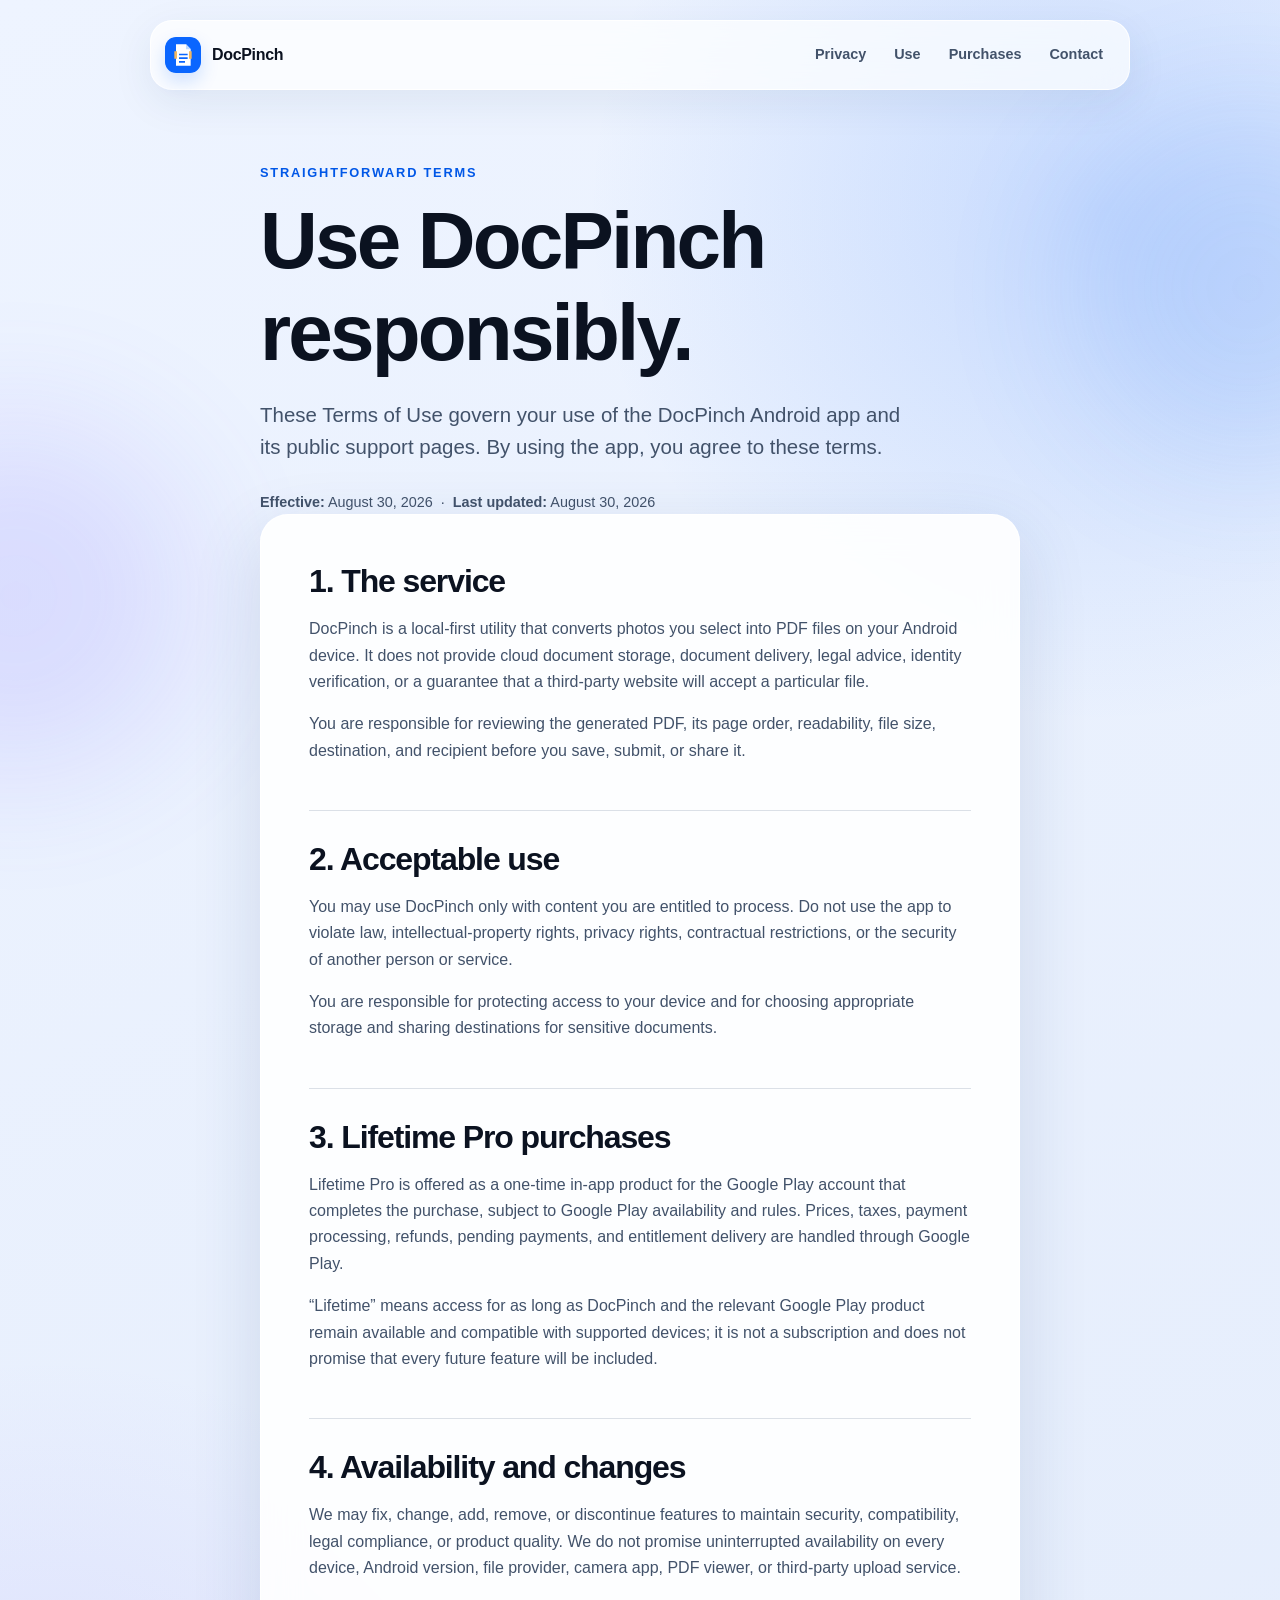
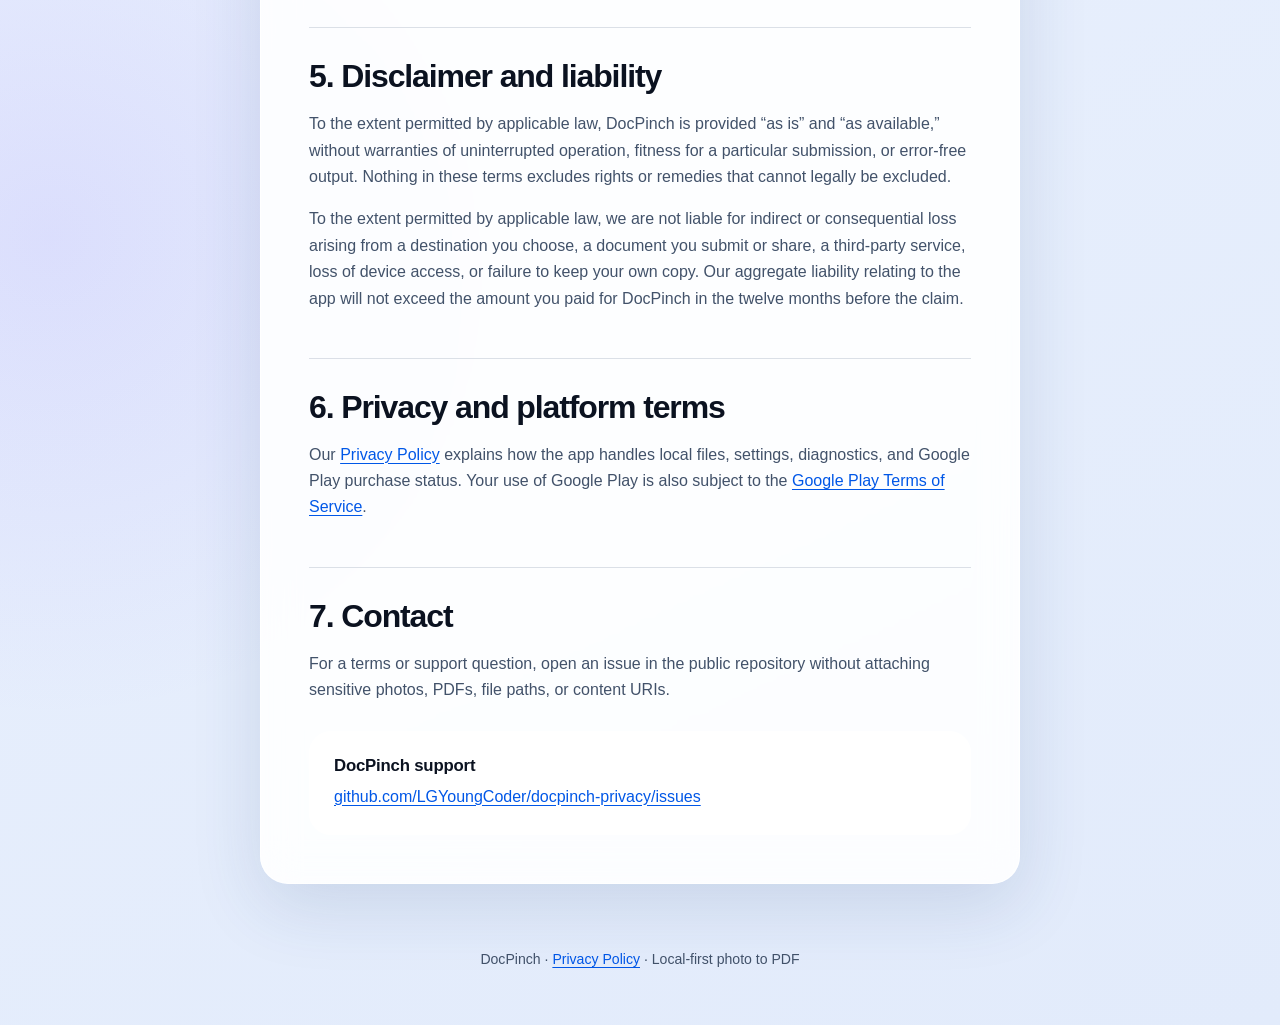
==== terms.html @ 249513fa "Add public terms and align local data disclosures" ====
<!doctype html>
<html lang="en">
<head>
  <meta charset="utf-8">
  <meta name="viewport" content="width=device-width, initial-scale=1">
  <meta name="theme-color" content="#07101f" media="(prefers-color-scheme: dark)">
  <meta name="theme-color" content="#eef4ff" media="(prefers-color-scheme: light)">
  <meta name="description" content="Terms of Use for DocPinch: Photo to PDF.">
  <link rel="icon" href="icon.svg" type="image/svg+xml">
  <link rel="stylesheet" href="styles.css">
  <title>Terms of Use — DocPinch</title>
</head>
<body>
  <a class="skip-link" href="#terms">Skip to terms</a>
  <div class="ambient ambient-one" aria-hidden="true"></div>
  <div class="ambient ambient-two" aria-hidden="true"></div>

  <header class="site-header">
    <a class="brand" href="./" aria-label="DocPinch privacy home">
      <img src="icon.svg" alt="" width="36" height="36">
      <span>DocPinch</span>
    </a>
    <nav class="site-nav" aria-label="Legal pages">
      <a href="./">Privacy</a>
      <a href="#use">Use</a>
      <a href="#purchases">Purchases</a>
      <a href="#contact">Contact</a>
    </nav>
  </header>

  <main class="page" id="terms">
    <p class="eyebrow">Straightforward terms</p>
    <h1>Use DocPinch responsibly.</h1>
    <p class="lede">These Terms of Use govern your use of the DocPinch Android app and its public support pages. By using the app, you agree to these terms.</p>
    <p class="meta"><strong>Effective:</strong> August 30, 2026 &nbsp;·&nbsp; <strong>Last updated:</strong> August 30, 2026</p>

    <article class="policy-card">
      <section class="policy-section" id="use">
        <h2>1. The service</h2>
        <p>DocPinch is a local-first utility that converts photos you select into PDF files on your Android device. It does not provide cloud document storage, document delivery, legal advice, identity verification, or a guarantee that a third-party website will accept a particular file.</p>
        <p>You are responsible for reviewing the generated PDF, its page order, readability, file size, destination, and recipient before you save, submit, or share it.</p>
      </section>

      <section class="policy-section">
        <h2>2. Acceptable use</h2>
        <p>You may use DocPinch only with content you are entitled to process. Do not use the app to violate law, intellectual-property rights, privacy rights, contractual restrictions, or the security of another person or service.</p>
        <p>You are responsible for protecting access to your device and for choosing appropriate storage and sharing destinations for sensitive documents.</p>
      </section>

      <section class="policy-section" id="purchases">
        <h2>3. Lifetime Pro purchases</h2>
        <p>Lifetime Pro is offered as a one-time in-app product for the Google Play account that completes the purchase, subject to Google Play availability and rules. Prices, taxes, payment processing, refunds, pending payments, and entitlement delivery are handled through Google Play.</p>
        <p>“Lifetime” means access for as long as DocPinch and the relevant Google Play product remain available and compatible with supported devices; it is not a subscription and does not promise that every future feature will be included.</p>
      </section>

      <section class="policy-section">
        <h2>4. Availability and changes</h2>
        <p>We may fix, change, add, remove, or discontinue features to maintain security, compatibility, legal compliance, or product quality. We do not promise uninterrupted availability on every device, Android version, file provider, camera app, PDF viewer, or third-party upload service.</p>
      </section>

      <section class="policy-section">
        <h2>5. Disclaimer and liability</h2>
        <p>To the extent permitted by applicable law, DocPinch is provided “as is” and “as available,” without warranties of uninterrupted operation, fitness for a particular submission, or error-free output. Nothing in these terms excludes rights or remedies that cannot legally be excluded.</p>
        <p>To the extent permitted by applicable law, we are not liable for indirect or consequential loss arising from a destination you choose, a document you submit or share, a third-party service, loss of device access, or failure to keep your own copy. Our aggregate liability relating to the app will not exceed the amount you paid for DocPinch in the twelve months before the claim.</p>
      </section>

      <section class="policy-section">
        <h2>6. Privacy and platform terms</h2>
        <p>Our <a href="./">Privacy Policy</a> explains how the app handles local files, settings, diagnostics, and Google Play purchase status. Your use of Google Play is also subject to the <a href="https://play.google.com/about/play-terms/" rel="noopener noreferrer">Google Play Terms of Service</a>.</p>
      </section>

      <section class="policy-section" id="contact">
        <h2>7. Contact</h2>
        <p>For a terms or support question, open an issue in the public repository without attaching sensitive photos, PDFs, file paths, or content URIs.</p>
        <div class="contact-card">
          <h3>DocPinch support</h3>
          <p><a href="https://github.com/LGYoungCoder/docpinch-privacy/issues">github.com/LGYoungCoder/docpinch-privacy/issues</a></p>
        </div>
      </section>
    </article>
  </main>

  <footer class="site-footer">
    <p>DocPinch · <a href="./">Privacy Policy</a> · Local-first photo to PDF</p>
  </footer>
</body>
</html>
---- styles.css ----
:root {
  color-scheme: light dark;
  --canvas: #eef4ff;
  --canvas-deep: #e2ebfb;
  --text: #0b1220;
  --muted: #42526a;
  --primary: #0a66ff;
  --primary-strong: #0057e7;
  --glass: rgba(255, 255, 255, 0.72);
  --glass-strong: rgba(255, 255, 255, 0.9);
  --border: rgba(255, 255, 255, 0.86);
  --separator: rgba(48, 72, 105, 0.16);
  --shadow: 0 22px 70px rgba(38, 69, 117, 0.14);
  --success: #147a3d;
  --radius-card: 28px;
  --radius-control: 16px;
  --page: 760px;
}

@media (prefers-color-scheme: dark) {
  :root {
    --canvas: #07101f;
    --canvas-deep: #030914;
    --text: #f4f7fc;
    --muted: #b6c2d5;
    --primary: #8ab8ff;
    --primary-strong: #a6c8ff;
    --glass: rgba(20, 35, 57, 0.74);
    --glass-strong: rgba(20, 35, 57, 0.92);
    --border: rgba(255, 255, 255, 0.18);
    --separator: rgba(255, 255, 255, 0.12);
    --shadow: 0 24px 80px rgba(0, 0, 0, 0.34);
    --success: #78d897;
  }
}

* {
  box-sizing: border-box;
}

html {
  scroll-behavior: smooth;
}

body {
  min-width: 320px;
  margin: 0;
  background:
    radial-gradient(circle at 86% 8%, rgba(53, 125, 255, 0.2), transparent 32rem),
    radial-gradient(circle at 4% 70%, rgba(132, 102, 255, 0.12), transparent 30rem),
    linear-gradient(155deg, var(--canvas), var(--canvas-deep));
  color: var(--text);
  font-family: -apple-system, BlinkMacSystemFont, "Segoe UI", Roboto, Helvetica, Arial, sans-serif;
  font-size: 16px;
  line-height: 1.65;
  min-height: 100vh;
  text-rendering: optimizeLegibility;
}

a {
  color: var(--primary-strong);
  text-underline-offset: 0.18em;
}

a:hover {
  text-decoration-thickness: 2px;
}

a:focus-visible {
  outline: 3px solid var(--primary);
  outline-offset: 4px;
  border-radius: 6px;
}

.skip-link {
  position: fixed;
  left: 16px;
  top: 12px;
  z-index: 20;
  padding: 10px 14px;
  border-radius: 12px;
  background: var(--text);
  color: var(--canvas);
  transform: translateY(-150%);
}

.skip-link:focus {
  transform: translateY(0);
}

.ambient {
  position: fixed;
  z-index: -1;
  width: 22rem;
  height: 22rem;
  border-radius: 50%;
  filter: blur(70px);
  opacity: 0.16;
  pointer-events: none;
}

.ambient-one {
  top: 7rem;
  right: -9rem;
  background: #3b82f6;
}

.ambient-two {
  bottom: 8rem;
  left: -10rem;
  background: #7c6cff;
}

.site-header {
  width: min(calc(100% - 32px), 980px);
  margin: 20px auto 0;
  padding: 12px 14px;
  display: flex;
  align-items: center;
  justify-content: space-between;
  gap: 20px;
  border: 1px solid var(--border);
  border-radius: 22px;
  background: var(--glass);
  box-shadow: 0 12px 42px rgba(31, 58, 102, 0.08);
  backdrop-filter: blur(20px) saturate(135%);
  -webkit-backdrop-filter: blur(20px) saturate(135%);
}

.brand {
  display: inline-flex;
  align-items: center;
  gap: 11px;
  color: var(--text);
  font-weight: 720;
  text-decoration: none;
  letter-spacing: -0.02em;
}

.brand img {
  width: 36px;
  height: 36px;
  border-radius: 11px;
  box-shadow: 0 8px 18px rgba(10, 102, 255, 0.18);
}

.site-nav {
  display: flex;
  flex-wrap: wrap;
  justify-content: flex-end;
  gap: 4px;
}

.site-nav a {
  min-height: 44px;
  padding: 10px 12px;
  display: inline-flex;
  align-items: center;
  color: var(--muted);
  border-radius: 12px;
  font-size: 0.9rem;
  font-weight: 620;
  text-decoration: none;
  transition: background-color 180ms ease, color 180ms ease;
}

.site-nav a:hover {
  background: var(--glass-strong);
  color: var(--text);
}

.page {
  width: min(calc(100% - 32px), var(--page));
  margin: 72px auto 0;
  padding-bottom: 64px;
}

.eyebrow {
  margin: 0 0 12px;
  color: var(--primary-strong);
  font-size: 0.8rem;
  font-weight: 760;
  letter-spacing: 0.14em;
  text-transform: uppercase;
}

h1,
h2,
h3 {
  margin-top: 0;
  color: var(--text);
  line-height: 1.15;
  letter-spacing: -0.035em;
}

h1 {
  max-width: 680px;
  margin-bottom: 20px;
  font-size: clamp(2.6rem, 8vw, 5rem);
  font-weight: 780;
}

h2 {
  margin-bottom: 16px;
  font-size: clamp(1.55rem, 4vw, 2rem);
  font-weight: 730;
}

h3 {
  margin-bottom: 8px;
  font-size: 1.05rem;
  font-weight: 700;
  letter-spacing: -0.012em;
}

p,
ul {
  margin-top: 0;
}

.lede {
  max-width: 660px;
  margin-bottom: 28px;
  color: var(--muted);
  font-size: clamp(1.08rem, 2.5vw, 1.28rem);
  line-height: 1.55;
}

.meta {
  margin: 0;
  color: var(--muted);
  font-size: 0.9rem;
}

.summary-grid {
  margin: 36px 0 28px;
  display: grid;
  grid-template-columns: repeat(3, minmax(0, 1fr));
  gap: 12px;
}

.summary-card,
.policy-card {
  border: 1px solid var(--border);
  background: var(--glass-strong);
  box-shadow: var(--shadow);
  backdrop-filter: blur(18px) saturate(130%);
  -webkit-backdrop-filter: blur(18px) saturate(130%);
}

.summary-card {
  min-height: 160px;
  padding: 20px;
  border-radius: 22px;
}

.summary-icon {
  width: 36px;
  height: 36px;
  margin-bottom: 24px;
  display: grid;
  place-items: center;
  border-radius: 12px;
  background: color-mix(in srgb, var(--primary) 15%, transparent);
  color: var(--primary-strong);
}

.summary-icon svg {
  width: 20px;
  height: 20px;
  fill: none;
  stroke: currentColor;
  stroke-width: 1.9;
  stroke-linecap: round;
  stroke-linejoin: round;
}

.summary-card p {
  margin-bottom: 0;
  color: var(--muted);
  font-size: 0.92rem;
  line-height: 1.45;
}

.policy-card {
  padding: clamp(24px, 5vw, 48px);
  border-radius: var(--radius-card);
}

.policy-section {
  padding: 30px 0;
  border-top: 1px solid var(--separator);
  scroll-margin-top: 24px;
}

.policy-section:first-child {
  padding-top: 0;
  border-top: 0;
}

.policy-section:last-child {
  padding-bottom: 0;
}

.policy-section p,
.policy-section li {
  color: var(--muted);
}

.policy-section strong {
  color: var(--text);
}

.policy-section li + li {
  margin-top: 8px;
}

.data-table {
  width: 100%;
  margin: 18px 0;
  border-collapse: collapse;
  font-size: 0.94rem;
}

.data-table th,
.data-table td {
  padding: 14px 12px;
  border-bottom: 1px solid var(--separator);
  text-align: left;
  vertical-align: top;
}

.data-table th {
  color: var(--text);
  font-size: 0.82rem;
  letter-spacing: 0.04em;
  text-transform: uppercase;
}

.data-table td {
  color: var(--muted);
}

.status {
  display: inline-flex;
  align-items: center;
  gap: 8px;
  color: var(--success);
  font-weight: 700;
}

.status::before {
  width: 8px;
  height: 8px;
  border-radius: 50%;
  background: currentColor;
  content: "";
}

.contact-card {
  margin-top: 28px;
  padding: 24px;
  border: 1px solid var(--border);
  border-radius: 22px;
  background: var(--glass);
  backdrop-filter: blur(16px);
  -webkit-backdrop-filter: blur(16px);
}

.contact-card p:last-child {
  margin-bottom: 0;
}

.site-footer {
  width: min(calc(100% - 32px), var(--page));
  margin: 0 auto;
  padding: 0 0 40px;
  color: var(--muted);
  font-size: 0.88rem;
  text-align: center;
}

@media (max-width: 700px) {
  .site-header {
    align-items: flex-start;
    flex-direction: column;
  }

  .site-nav {
    width: 100%;
    justify-content: flex-start;
  }

  .page {
    margin-top: 48px;
  }

  .summary-grid {
    grid-template-columns: 1fr;
  }

  .summary-card {
    min-height: 0;
  }

  .summary-icon {
    margin-bottom: 14px;
  }

  .data-table,
  .data-table tbody,
  .data-table tr,
  .data-table td {
    display: block;
  }

  .data-table thead {
    position: absolute;
    width: 1px;
    height: 1px;
    overflow: hidden;
    clip: rect(0 0 0 0);
  }

  .data-table tr {
    padding: 10px 0;
    border-bottom: 1px solid var(--separator);
  }

  .data-table td {
    padding: 4px 0;
    border: 0;
  }

  .data-table td::before {
    display: inline-block;
    min-width: 6rem;
    margin-right: 8px;
    color: var(--text);
    content: attr(data-label);
    font-weight: 700;
  }
}

@media (prefers-reduced-motion: reduce) {
  *,
  *::before,
  *::after {
    scroll-behavior: auto !important;
    transition-duration: 0.01ms !important;
  }
}

@supports not (backdrop-filter: blur(1px)) {
  .site-header,
  .summary-card,
  .policy-card,
  .contact-card {
    background: var(--glass-strong);
  }
}
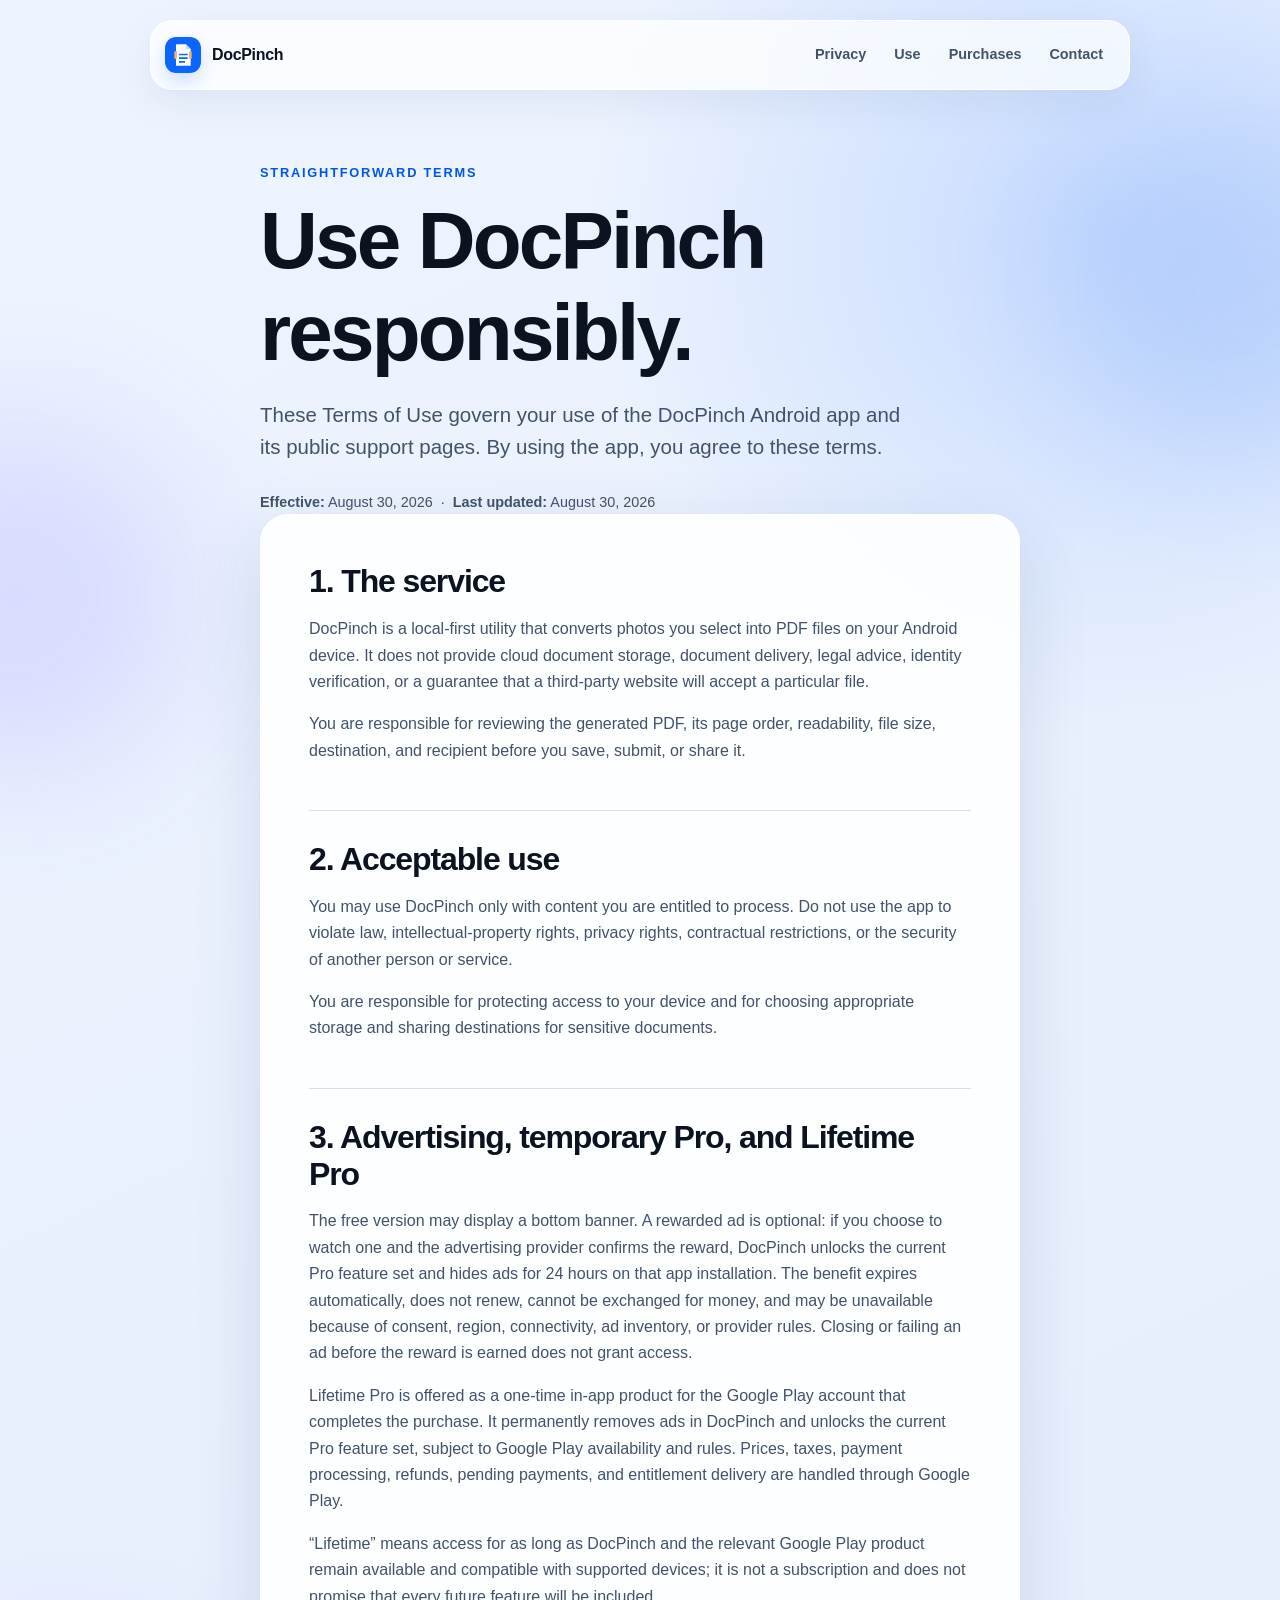
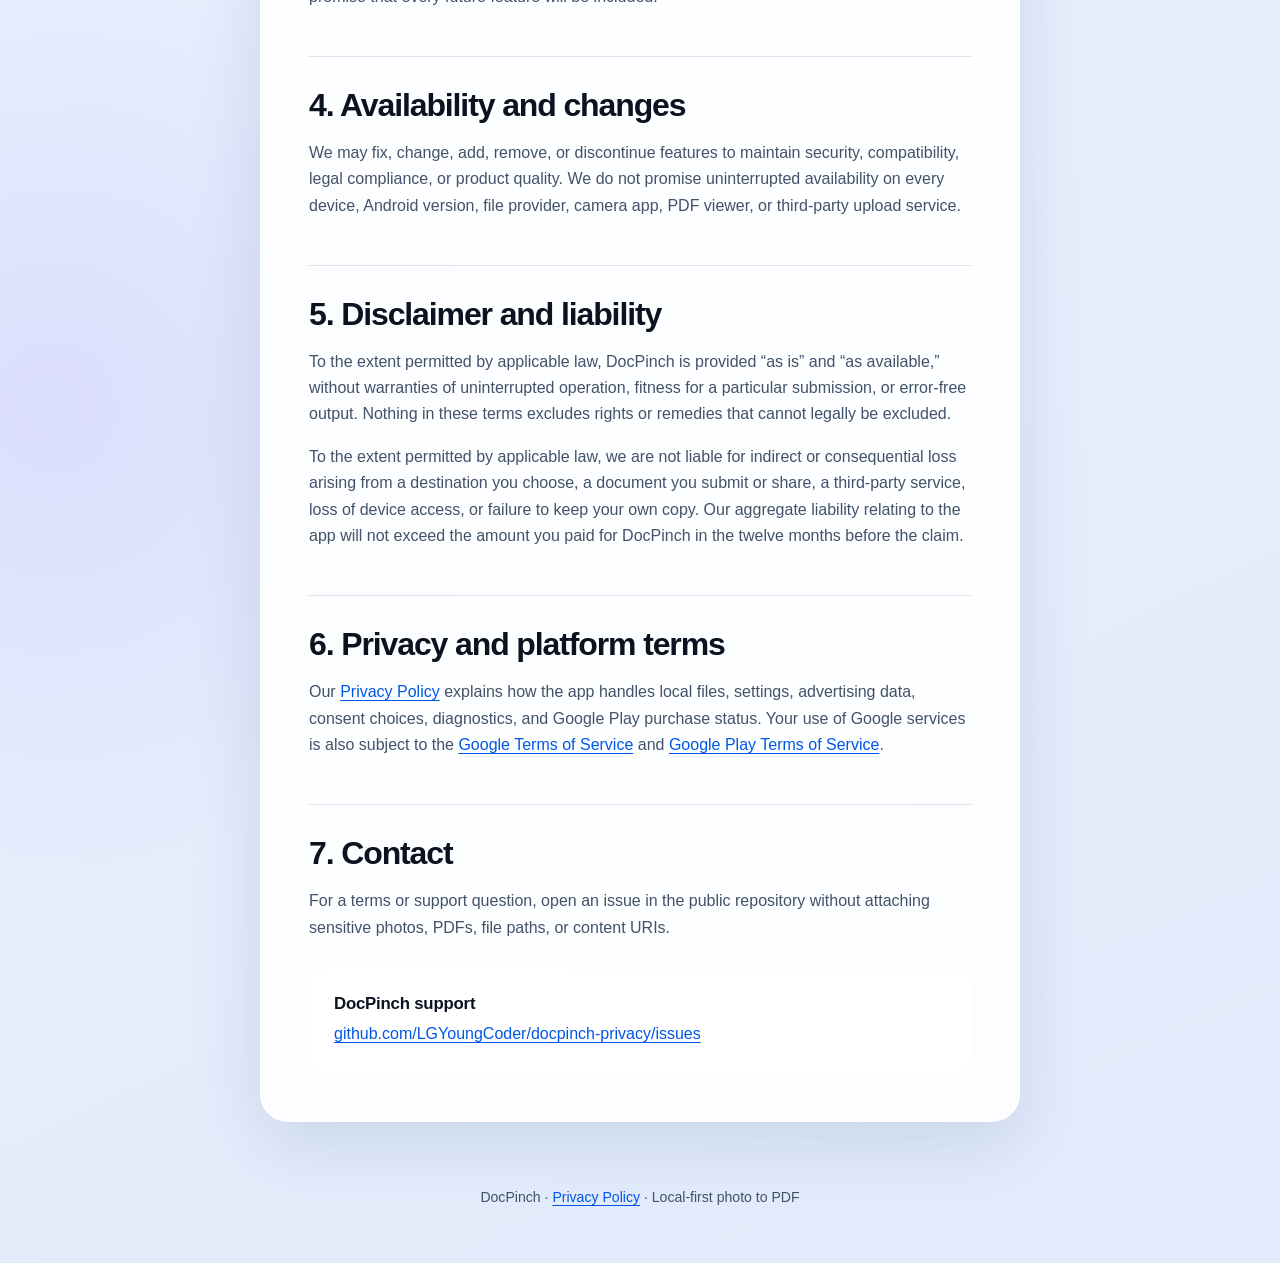
==== commit ba4ddf4e: "Disclose advertising and temporary Pro" ====
--- a/terms.html
+++ b/terms.html
@@ -48,8 +48,9 @@
       </section>
 
       <section class="policy-section" id="purchases">
-        <h2>3. Lifetime Pro purchases</h2>
-        <p>Lifetime Pro is offered as a one-time in-app product for the Google Play account that completes the purchase, subject to Google Play availability and rules. Prices, taxes, payment processing, refunds, pending payments, and entitlement delivery are handled through Google Play.</p>
+        <h2>3. Advertising, temporary Pro, and Lifetime Pro</h2>
+        <p>The free version may display a bottom banner. A rewarded ad is optional: if you choose to watch one and the advertising provider confirms the reward, DocPinch unlocks the current Pro feature set and hides ads for 24 hours on that app installation. The benefit expires automatically, does not renew, cannot be exchanged for money, and may be unavailable because of consent, region, connectivity, ad inventory, or provider rules. Closing or failing an ad before the reward is earned does not grant access.</p>
+        <p>Lifetime Pro is offered as a one-time in-app product for the Google Play account that completes the purchase. It permanently removes ads in DocPinch and unlocks the current Pro feature set, subject to Google Play availability and rules. Prices, taxes, payment processing, refunds, pending payments, and entitlement delivery are handled through Google Play.</p>
         <p>“Lifetime” means access for as long as DocPinch and the relevant Google Play product remain available and compatible with supported devices; it is not a subscription and does not promise that every future feature will be included.</p>
       </section>
 
@@ -66,7 +67,7 @@
 
       <section class="policy-section">
         <h2>6. Privacy and platform terms</h2>
-        <p>Our <a href="./">Privacy Policy</a> explains how the app handles local files, settings, diagnostics, and Google Play purchase status. Your use of Google Play is also subject to the <a href="https://play.google.com/about/play-terms/" rel="noopener noreferrer">Google Play Terms of Service</a>.</p>
+        <p>Our <a href="./">Privacy Policy</a> explains how the app handles local files, settings, advertising data, consent choices, diagnostics, and Google Play purchase status. Your use of Google services is also subject to the <a href="https://policies.google.com/terms" rel="noopener noreferrer">Google Terms of Service</a> and <a href="https://play.google.com/about/play-terms/" rel="noopener noreferrer">Google Play Terms of Service</a>.</p>
       </section>
 
       <section class="policy-section" id="contact">
